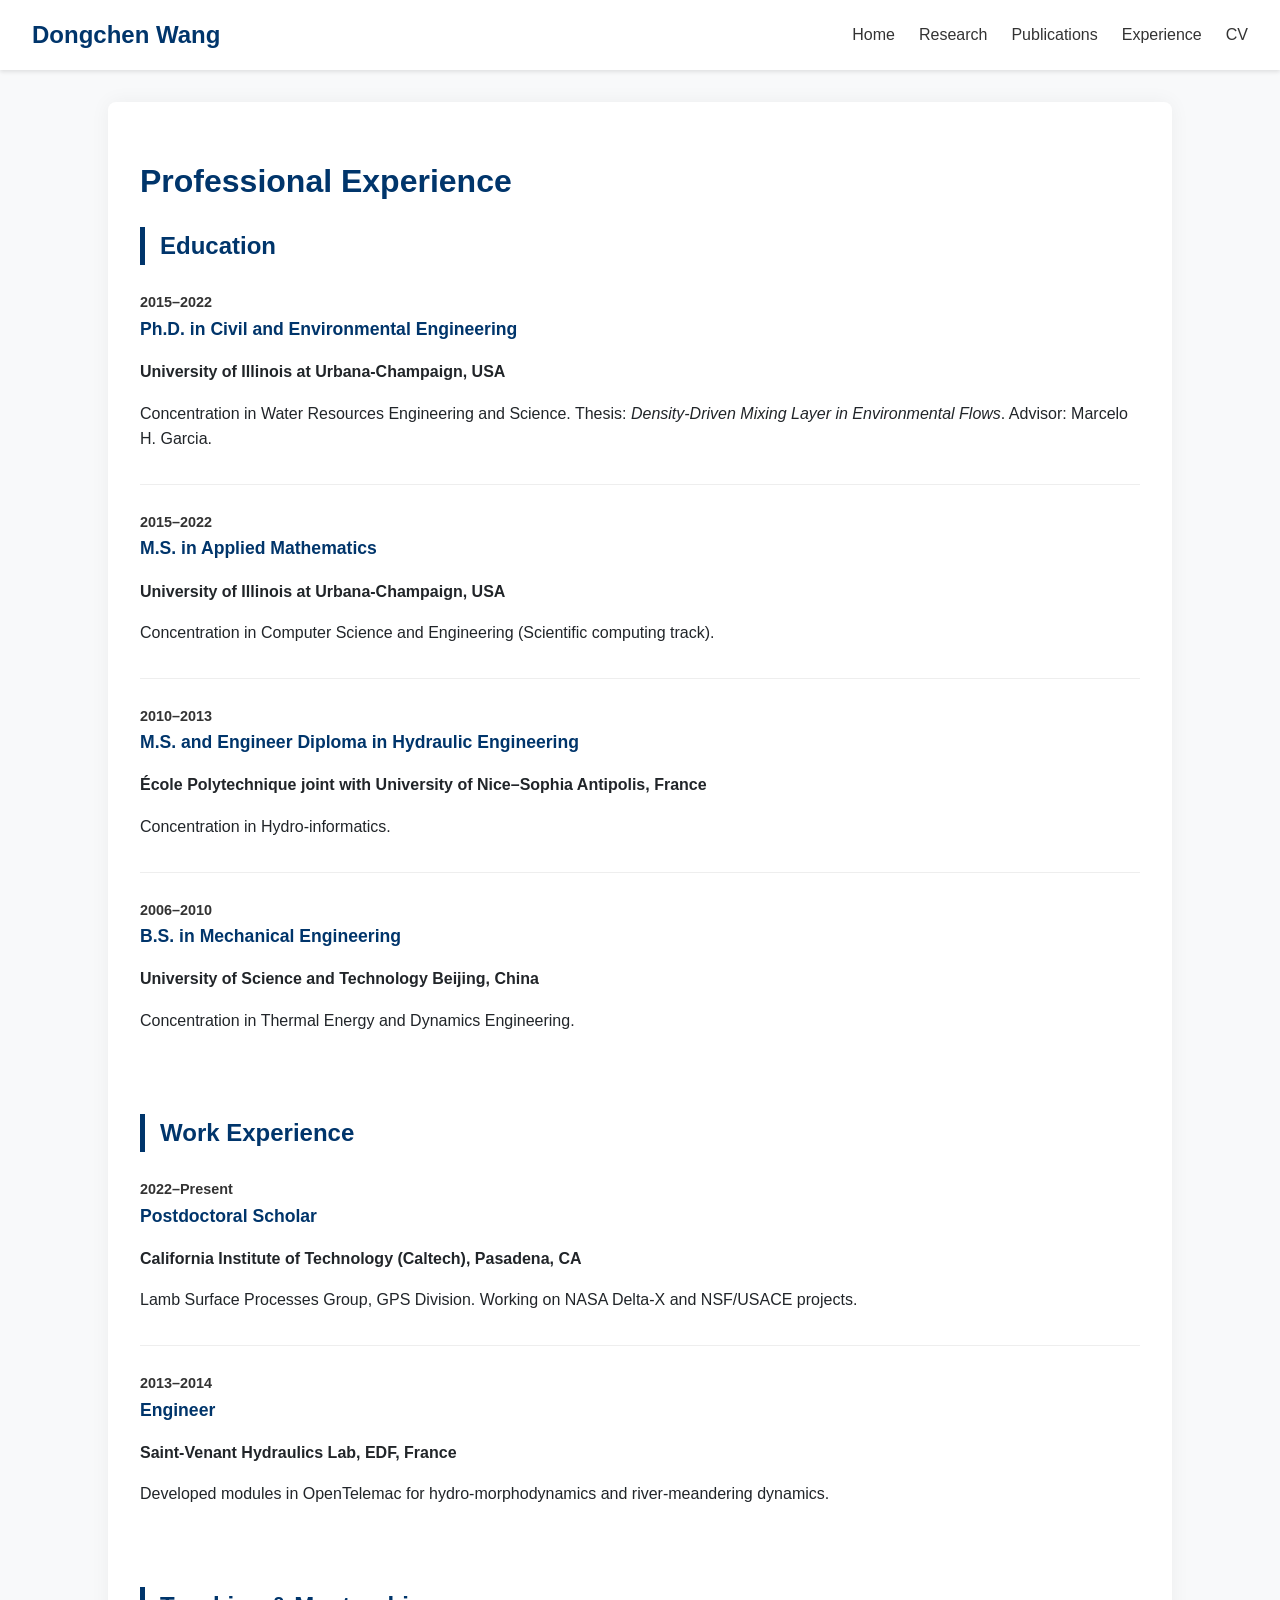
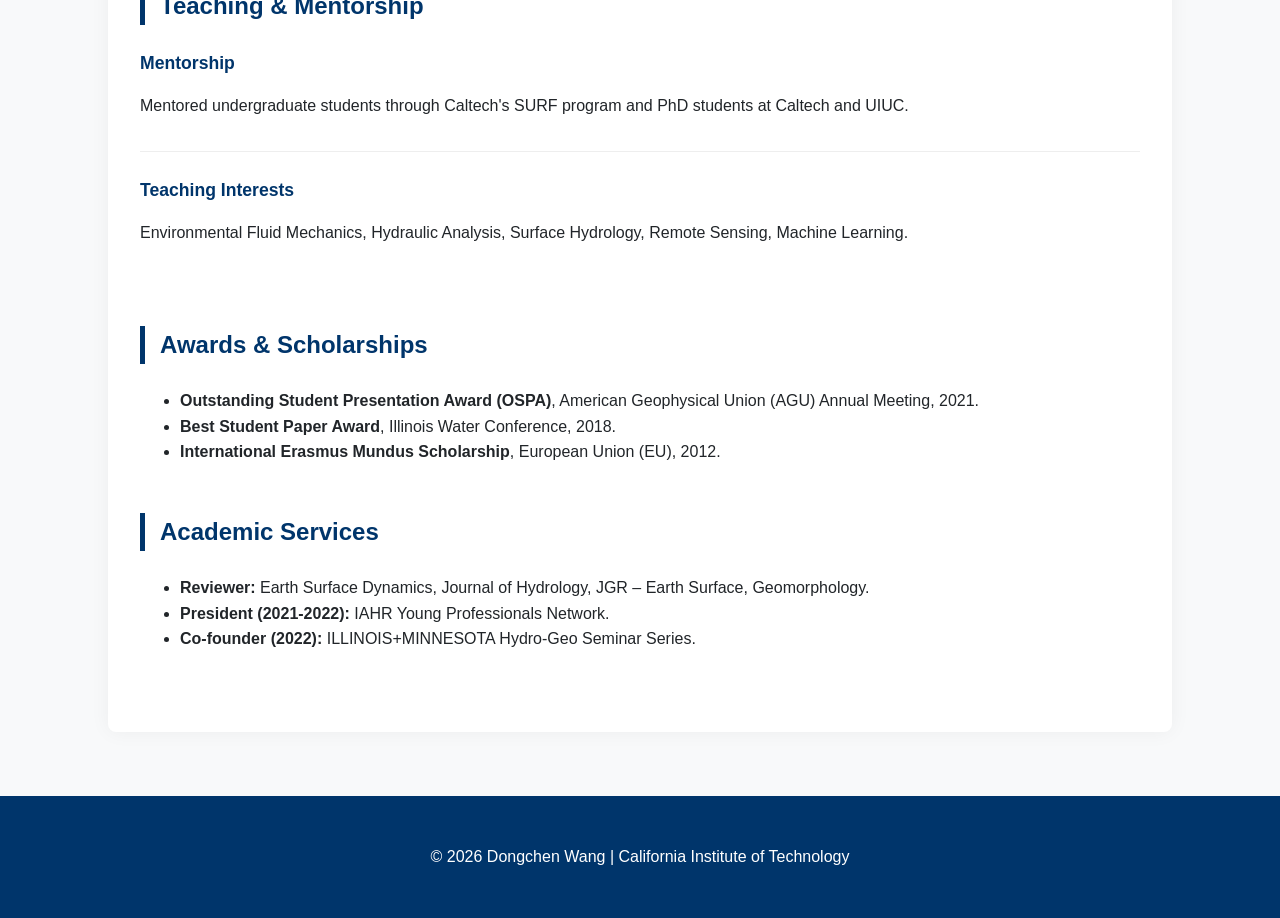
==== experience.html @ 2faafe93 "Initial commit: Professional research website for Dongchen Wang" ====
<!DOCTYPE html>
<html lang="en">
<head>
    <meta charset="UTF-8">
    <meta name="viewport" content="width=device-width, initial-scale=1.0">
    <title>Experience | Dongchen Wang</title>
    <link rel="stylesheet" href="assets/css/main.css">
</head>
<body>

    <nav>
        <div class="logo">Dongchen Wang</div>
        <ul>
            <li><a href="index.html">Home</a></li>
            <li><a href="research.html">Research</a></li>
            <li><a href="publications.html">Publications</a></li>
            <li><a href="experience.html">Experience</a></li>
            <li><a href="assets/pdf/cv.pdf" target="_blank">CV</a></li>
        </ul>
    </nav>

    <div class="container">
        <h1>Professional Experience</h1>

        <section>
            <h2>Education</h2>
            <div class="list-item">
                <span class="date">2015–2022</span>
                <h3>Ph.D. in Civil and Environmental Engineering</h3>
                <p><strong>University of Illinois at Urbana-Champaign, USA</strong></p>
                <p>Concentration in Water Resources Engineering and Science. Thesis: <em>Density-Driven Mixing Layer in Environmental Flows</em>. Advisor: Marcelo H. Garcia.</p>
            </div>
            <div class="list-item">
                <span class="date">2015–2022</span>
                <h3>M.S. in Applied Mathematics</h3>
                <p><strong>University of Illinois at Urbana-Champaign, USA</strong></p>
                <p>Concentration in Computer Science and Engineering (Scientific computing track).</p>
            </div>
            <div class="list-item">
                <span class="date">2010–2013</span>
                <h3>M.S. and Engineer Diploma in Hydraulic Engineering</h3>
                <p><strong>École Polytechnique joint with University of Nice–Sophia Antipolis, France</strong></p>
                <p>Concentration in Hydro-informatics.</p>
            </div>
            <div class="list-item">
                <span class="date">2006–2010</span>
                <h3>B.S. in Mechanical Engineering</h3>
                <p><strong>University of Science and Technology Beijing, China</strong></p>
                <p>Concentration in Thermal Energy and Dynamics Engineering.</p>
            </div>
        </section>

        <section>
            <h2>Work Experience</h2>
            <div class="list-item">
                <span class="date">2022–Present</span>
                <h3>Postdoctoral Scholar</h3>
                <p><strong>California Institute of Technology (Caltech), Pasadena, CA</strong></p>
                <p>Lamb Surface Processes Group, GPS Division. Working on NASA Delta-X and NSF/USACE projects.</p>
            </div>
            <div class="list-item">
                <span class="date">2013–2014</span>
                <h3>Engineer</h3>
                <p><strong>Saint-Venant Hydraulics Lab, EDF, France</strong></p>
                <p>Developed modules in OpenTelemac for hydro-morphodynamics and river-meandering dynamics.</p>
            </div>
        </section>

        <section>
            <h2>Teaching & Mentorship</h2>
            <div class="list-item">
                <h3>Mentorship</h3>
                <p>Mentored undergraduate students through Caltech's SURF program and PhD students at Caltech and UIUC.</p>
            </div>
            <div class="list-item">
                <h3>Teaching Interests</h3>
                <p>Environmental Fluid Mechanics, Hydraulic Analysis, Surface Hydrology, Remote Sensing, Machine Learning.</p>
            </div>
        </section>

        <section>
            <h2>Awards & Scholarships</h2>
            <ul>
                <li><strong>Outstanding Student Presentation Award (OSPA)</strong>, American Geophysical Union (AGU) Annual Meeting, 2021.</li>
                <li><strong>Best Student Paper Award</strong>, Illinois Water Conference, 2018.</li>
                <li><strong>International Erasmus Mundus Scholarship</strong>, European Union (EU), 2012.</li>
            </ul>
        </section>

        <section>
            <h2>Academic Services</h2>
            <ul>
                <li><strong>Reviewer:</strong> Earth Surface Dynamics, Journal of Hydrology, JGR – Earth Surface, Geomorphology.</li>
                <li><strong>President (2021-2022):</strong> IAHR Young Professionals Network.</li>
                <li><strong>Co-founder (2022):</strong> ILLINOIS+MINNESOTA Hydro-Geo Seminar Series.</li>
            </ul>
        </section>
    </div>

    <footer>
        <p>&copy; 2026 Dongchen Wang | California Institute of Technology</p>
    </footer>

</body>
</html>
---- assets/css/main.css ----
/* Root Variables for Professional Branding */
:root {
  --primary-color: #00356B; /* Caltech-inspired Deep Blue */
  --secondary-color: #333;
  --accent-color: #FF6600; /* Caltech Orange for accents */
  --bg-color: #F8F9FA;
  --text-color: #212529;
  --header-bg: #FFFFFF;
  --footer-bg: #00356B;
  --footer-text: #FFFFFF;
}

/* Global Styles */
body {
  font-family: 'Helvetica Neue', Helvetica, Arial, sans-serif;
  line-height: 1.6;
  color: var(--text-color);
  background-color: var(--bg-color);
  margin: 0;
  padding: 0;
}

/* Typography */
h1, h2, h3 {
  color: var(--primary-color);
  margin-bottom: 0.5em;
}

a {
  color: var(--primary-color);
  text-decoration: none;
  transition: color 0.3s ease;
}

a:hover {
  color: var(--accent-color);
}

/* Navigation Bar */
nav {
  background-color: var(--header-bg);
  box-shadow: 0 2px 4px rgba(0,0,0,0.1);
  padding: 1em 2em;
  position: sticky;
  top: 0;
  z-index: 1000;
  display: flex;
  justify-content: space-between;
  align-items: center;
}

nav .logo {
  font-size: 1.5em;
  font-weight: bold;
  color: var(--primary-color);
}

nav ul {
  list-style: none;
  display: flex;
  margin: 0;
  padding: 0;
}

nav ul li {
  margin-left: 1.5em;
}

nav ul li a {
  font-weight: 500;
  color: var(--secondary-color);
}

nav ul li a:hover {
  color: var(--primary-color);
}

/* Container */
.container {
  max-width: 1000px;
  margin: 2em auto;
  padding: 2em;
  background-color: #fff;
  box-shadow: 0 0 20px rgba(0,0,0,0.05);
  border-radius: 8px;
}

/* Header Section */
header {
  text-align: center;
  padding: 2em 0;
  border-bottom: 2px solid var(--primary-color);
  margin-bottom: 2em;
}

header h1 {
  font-size: 2.5em;
  margin: 0;
}

header p {
  font-size: 1.2em;
  color: var(--secondary-color);
  margin: 0.5em 0;
}

/* Section Styling */
section {
  margin-bottom: 3em;
}

section h2 {
  border-left: 5px solid var(--primary-color);
  padding-left: 15px;
  margin-bottom: 1em;
}

/* Publication & Project Lists */
.list-item {
  margin-bottom: 1.5em;
  padding-bottom: 1em;
  border-bottom: 1px solid #eee;
}

.list-item:last-child {
  border-bottom: none;
}

.list-item h3 {
  margin: 0;
  font-size: 1.1em;
}

.list-item .date {
  font-weight: bold;
  color: var(--secondary-color);
  font-size: 0.9em;
}

.list-item .description {
  margin-top: 0.5em;
}

/* News Ticker Style */
.news-item {
  background: #E8F0FE;
  padding: 1em;
  border-radius: 5px;
  margin-bottom: 1em;
  border-left: 4px solid var(--primary-color);
}

/* Footer */
footer {
  background-color: var(--footer-bg);
  color: var(--footer-text);
  text-align: center;
  padding: 2em 0;
  margin-top: 4em;
}

/* Responsive Design */
@media (max-width: 768px) {
  nav {
    flex-direction: column;
  }
  nav ul {
    margin-top: 1em;
  }
  nav ul li {
    margin: 0 0.5em;
  }
  .container {
    margin: 1em;
    padding: 1em;
  }
}
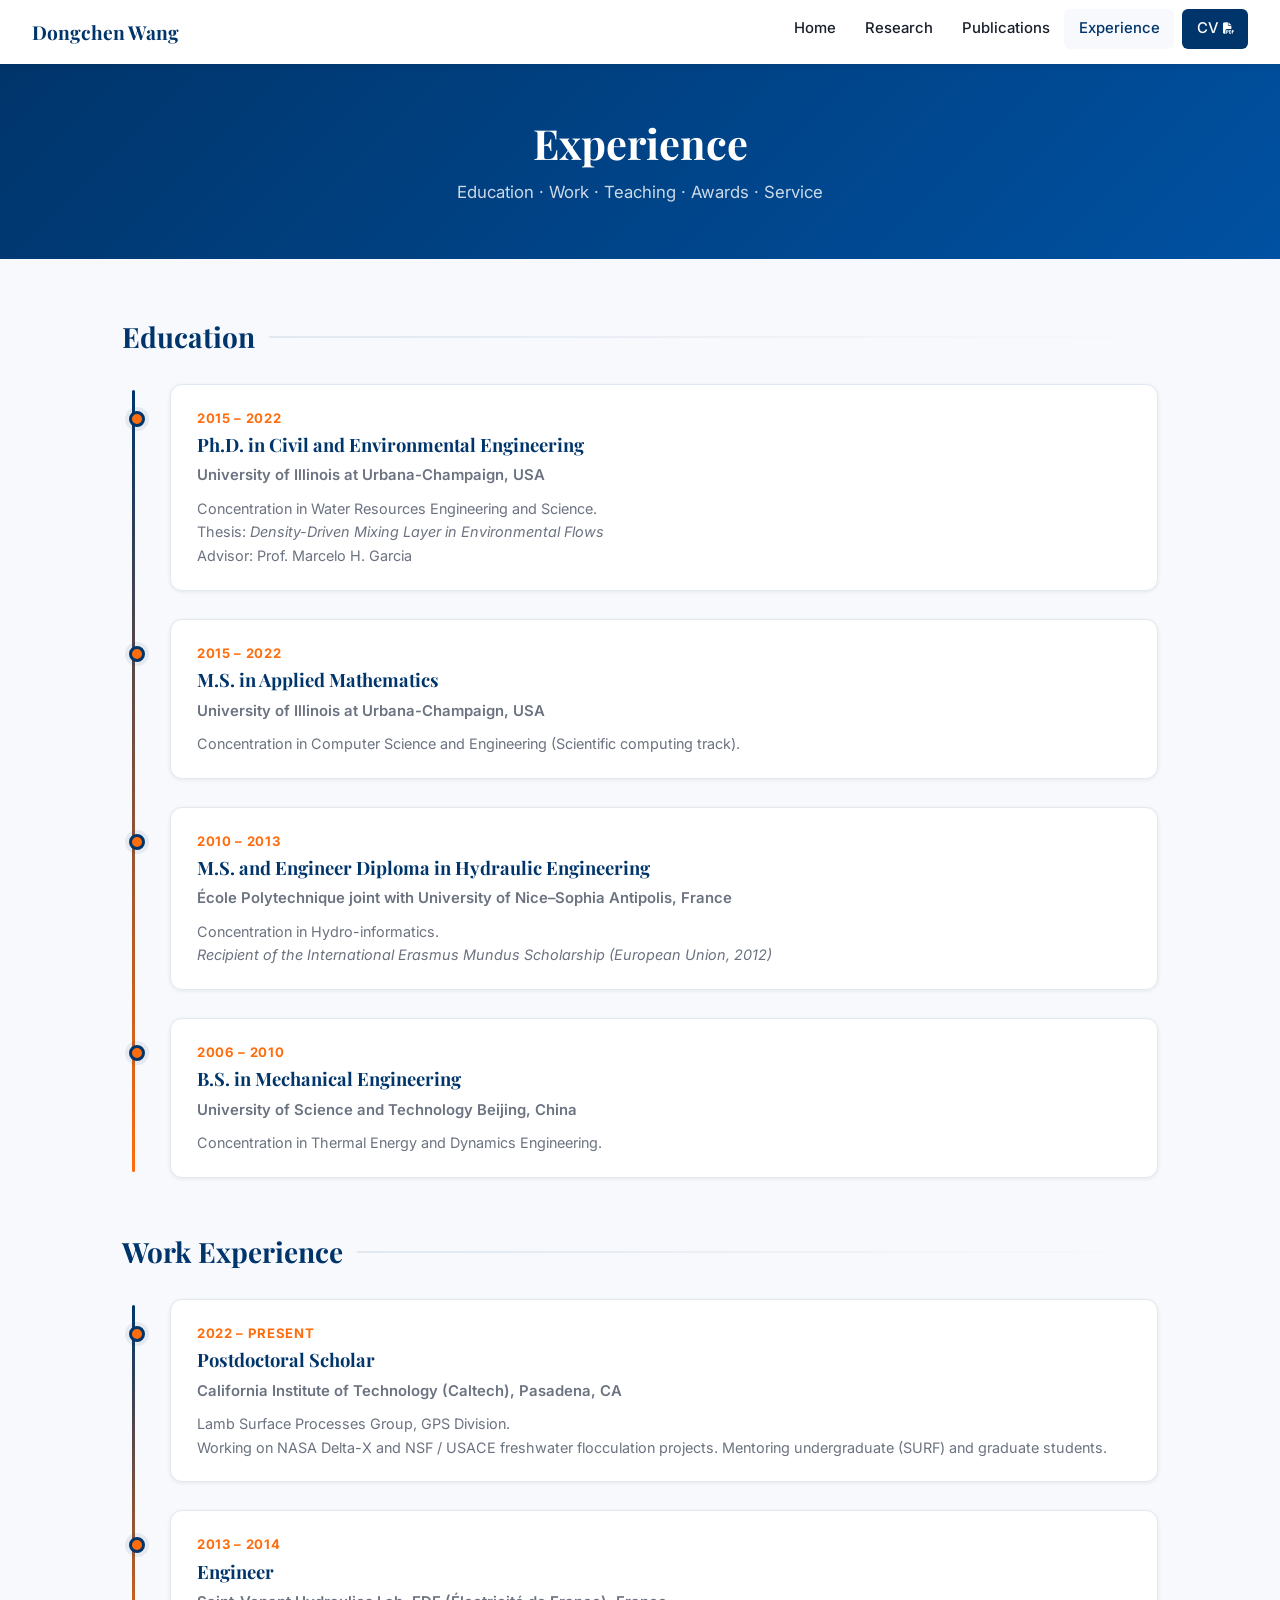
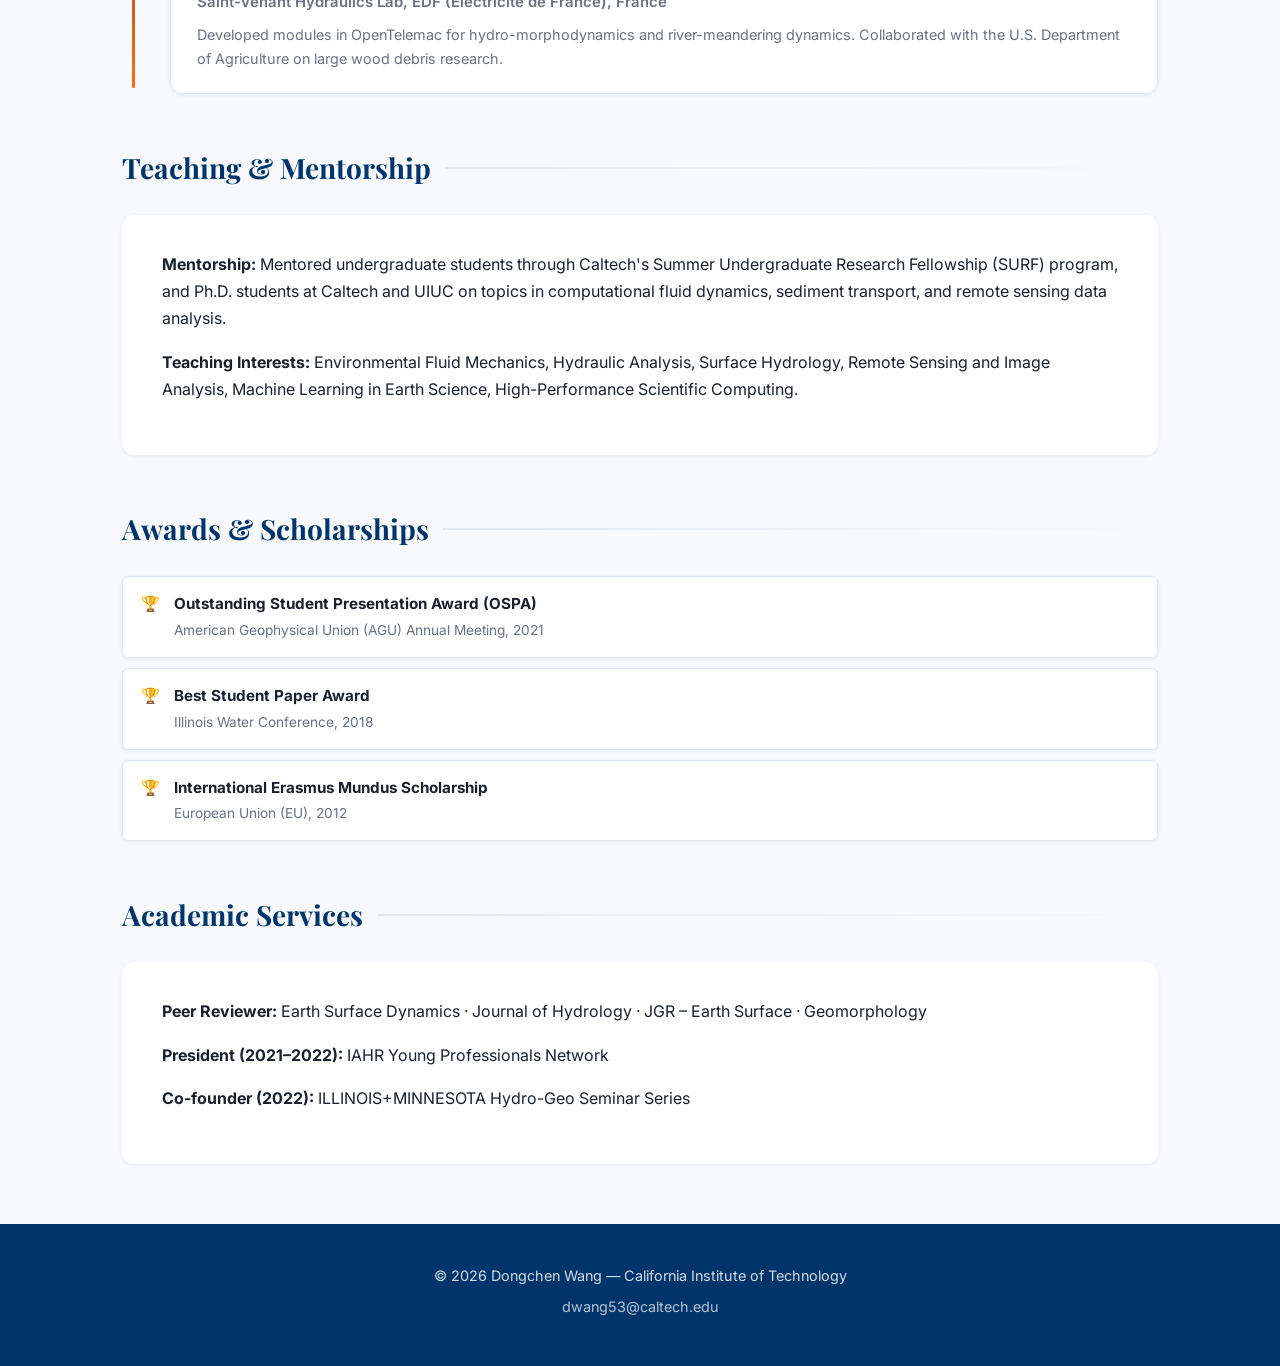
==== commit 9def24f9: "Complete website redesign: hero, research cards, project cards, timeline, animations, responsive nav" ====
--- a/experience.html
+++ b/experience.html
@@ -4,102 +4,181 @@
     <meta charset="UTF-8">
     <meta name="viewport" content="width=device-width, initial-scale=1.0">
     <title>Experience | Dongchen Wang</title>
+    <!-- Google Fonts -->
+    <link rel="preconnect" href="https://fonts.googleapis.com">
+    <link rel="preconnect" href="https://fonts.gstatic.com" crossorigin>
+    <link href="https://fonts.googleapis.com/css2?family=Inter:wght@300;400;500;600;700&family=Playfair+Display:ital,wght@0,400;0,700;1,400&display=swap" rel="stylesheet">
+    <!-- Font Awesome -->
+    <link rel="stylesheet" href="https://cdnjs.cloudflare.com/ajax/libs/font-awesome/6.5.1/css/all.min.css" crossorigin="anonymous" referrerpolicy="no-referrer">
+    <!-- Site styles -->
     <link rel="stylesheet" href="assets/css/main.css">
 </head>
 <body>
 
+    <!-- ===== NAVIGATION ===== -->
     <nav>
-        <div class="logo">Dongchen Wang</div>
-        <ul>
+        <a class="nav-logo" href="index.html">Dongchen Wang</a>
+        <button class="hamburger" aria-label="Toggle navigation" aria-expanded="false">
+            <span></span><span></span><span></span>
+        </button>
+        <ul class="nav-links">
             <li><a href="index.html">Home</a></li>
             <li><a href="research.html">Research</a></li>
             <li><a href="publications.html">Publications</a></li>
-            <li><a href="experience.html">Experience</a></li>
-            <li><a href="assets/pdf/cv.pdf" target="_blank">CV</a></li>
+            <li><a href="experience.html" class="active">Experience</a></li>
+            <li><a href="Dongchen_WANG_CV_V3.pdf" target="_blank" class="nav-cv">CV <i class="fa-solid fa-file-pdf fa-xs"></i></a></li>
         </ul>
     </nav>
 
-    <div class="container">
-        <h1>Professional Experience</h1>
-
-        <section>
-            <h2>Education</h2>
-            <div class="list-item">
-                <span class="date">2015–2022</span>
-                <h3>Ph.D. in Civil and Environmental Engineering</h3>
-                <p><strong>University of Illinois at Urbana-Champaign, USA</strong></p>
-                <p>Concentration in Water Resources Engineering and Science. Thesis: <em>Density-Driven Mixing Layer in Environmental Flows</em>. Advisor: Marcelo H. Garcia.</p>
-            </div>
-            <div class="list-item">
-                <span class="date">2015–2022</span>
-                <h3>M.S. in Applied Mathematics</h3>
-                <p><strong>University of Illinois at Urbana-Champaign, USA</strong></p>
-                <p>Concentration in Computer Science and Engineering (Scientific computing track).</p>
-            </div>
-            <div class="list-item">
-                <span class="date">2010–2013</span>
-                <h3>M.S. and Engineer Diploma in Hydraulic Engineering</h3>
-                <p><strong>École Polytechnique joint with University of Nice–Sophia Antipolis, France</strong></p>
-                <p>Concentration in Hydro-informatics.</p>
-            </div>
-            <div class="list-item">
-                <span class="date">2006–2010</span>
-                <h3>B.S. in Mechanical Engineering</h3>
-                <p><strong>University of Science and Technology Beijing, China</strong></p>
-                <p>Concentration in Thermal Energy and Dynamics Engineering.</p>
-            </div>
-        </section>
-
-        <section>
-            <h2>Work Experience</h2>
-            <div class="list-item">
-                <span class="date">2022–Present</span>
-                <h3>Postdoctoral Scholar</h3>
-                <p><strong>California Institute of Technology (Caltech), Pasadena, CA</strong></p>
-                <p>Lamb Surface Processes Group, GPS Division. Working on NASA Delta-X and NSF/USACE projects.</p>
-            </div>
-            <div class="list-item">
-                <span class="date">2013–2014</span>
-                <h3>Engineer</h3>
-                <p><strong>Saint-Venant Hydraulics Lab, EDF, France</strong></p>
-                <p>Developed modules in OpenTelemac for hydro-morphodynamics and river-meandering dynamics.</p>
-            </div>
-        </section>
-
-        <section>
-            <h2>Teaching & Mentorship</h2>
-            <div class="list-item">
-                <h3>Mentorship</h3>
-                <p>Mentored undergraduate students through Caltech's SURF program and PhD students at Caltech and UIUC.</p>
-            </div>
-            <div class="list-item">
-                <h3>Teaching Interests</h3>
-                <p>Environmental Fluid Mechanics, Hydraulic Analysis, Surface Hydrology, Remote Sensing, Machine Learning.</p>
-            </div>
-        </section>
-
-        <section>
-            <h2>Awards & Scholarships</h2>
-            <ul>
-                <li><strong>Outstanding Student Presentation Award (OSPA)</strong>, American Geophysical Union (AGU) Annual Meeting, 2021.</li>
-                <li><strong>Best Student Paper Award</strong>, Illinois Water Conference, 2018.</li>
-                <li><strong>International Erasmus Mundus Scholarship</strong>, European Union (EU), 2012.</li>
-            </ul>
-        </section>
-
-        <section>
-            <h2>Academic Services</h2>
-            <ul>
-                <li><strong>Reviewer:</strong> Earth Surface Dynamics, Journal of Hydrology, JGR – Earth Surface, Geomorphology.</li>
-                <li><strong>President (2021-2022):</strong> IAHR Young Professionals Network.</li>
-                <li><strong>Co-founder (2022):</strong> ILLINOIS+MINNESOTA Hydro-Geo Seminar Series.</li>
-            </ul>
-        </section>
+    <div class="page-header">
+        <h1>Experience</h1>
+        <p>Education &middot; Work &middot; Teaching &middot; Awards &middot; Service</p>
     </div>
 
+    <div class="page-wrapper">
+
+        <!-- ===== EDUCATION ===== -->
+        <div class="section-heading">
+            <h2>Education</h2>
+        </div>
+
+        <div class="timeline">
+            <div class="timeline-item">
+                <div class="timeline-date">2015 &ndash; 2022</div>
+                <h3>Ph.D. in Civil and Environmental Engineering</h3>
+                <div class="timeline-institution">University of Illinois at Urbana-Champaign, USA</div>
+                <p class="timeline-detail">
+                    Concentration in Water Resources Engineering and Science.<br>
+                    Thesis: <em>Density-Driven Mixing Layer in Environmental Flows</em><br>
+                    Advisor: Prof. Marcelo H. Garcia
+                </p>
+            </div>
+
+            <div class="timeline-item">
+                <div class="timeline-date">2015 &ndash; 2022</div>
+                <h3>M.S. in Applied Mathematics</h3>
+                <div class="timeline-institution">University of Illinois at Urbana-Champaign, USA</div>
+                <p class="timeline-detail">
+                    Concentration in Computer Science and Engineering (Scientific computing track).
+                </p>
+            </div>
+
+            <div class="timeline-item">
+                <div class="timeline-date">2010 &ndash; 2013</div>
+                <h3>M.S. and Engineer Diploma in Hydraulic Engineering</h3>
+                <div class="timeline-institution">&#201;cole Polytechnique joint with University of Nice&ndash;Sophia Antipolis, France</div>
+                <p class="timeline-detail">
+                    Concentration in Hydro-informatics.<br>
+                    <em>Recipient of the International Erasmus Mundus Scholarship (European Union, 2012)</em>
+                </p>
+            </div>
+
+            <div class="timeline-item">
+                <div class="timeline-date">2006 &ndash; 2010</div>
+                <h3>B.S. in Mechanical Engineering</h3>
+                <div class="timeline-institution">University of Science and Technology Beijing, China</div>
+                <p class="timeline-detail">
+                    Concentration in Thermal Energy and Dynamics Engineering.
+                </p>
+            </div>
+        </div>
+
+        <!-- ===== WORK EXPERIENCE ===== -->
+        <div class="section-heading" style="margin-top: 3.5rem;">
+            <h2>Work Experience</h2>
+        </div>
+
+        <div class="timeline">
+            <div class="timeline-item">
+                <div class="timeline-date">2022 &ndash; Present</div>
+                <h3>Postdoctoral Scholar</h3>
+                <div class="timeline-institution">California Institute of Technology (Caltech), Pasadena, CA</div>
+                <p class="timeline-detail">
+                    Lamb Surface Processes Group, GPS Division.<br>
+                    Working on NASA Delta-X and NSF / USACE freshwater flocculation projects.
+                    Mentoring undergraduate (SURF) and graduate students.
+                </p>
+            </div>
+
+            <div class="timeline-item">
+                <div class="timeline-date">2013 &ndash; 2014</div>
+                <h3>Engineer</h3>
+                <div class="timeline-institution">Saint-Venant Hydraulics Lab, EDF (&#201;lectricit&#233; de France), France</div>
+                <p class="timeline-detail">
+                    Developed modules in OpenTelemac for hydro-morphodynamics and river-meandering dynamics.
+                    Collaborated with the U.S. Department of Agriculture on large wood debris research.
+                </p>
+            </div>
+        </div>
+
+        <!-- ===== TEACHING & MENTORSHIP ===== -->
+        <div class="section-heading" style="margin-top: 3.5rem;">
+            <h2>Teaching &amp; Mentorship</h2>
+        </div>
+
+        <div class="about-section">
+            <p>
+                <strong>Mentorship:</strong> Mentored undergraduate students through Caltech's Summer Undergraduate Research
+                Fellowship (SURF) program, and Ph.D. students at Caltech and UIUC on topics in computational fluid dynamics,
+                sediment transport, and remote sensing data analysis.
+            </p>
+            <p>
+                <strong>Teaching Interests:</strong> Environmental Fluid Mechanics, Hydraulic Analysis, Surface Hydrology,
+                Remote Sensing and Image Analysis, Machine Learning in Earth Science, High-Performance Scientific Computing.
+            </p>
+        </div>
+
+        <!-- ===== AWARDS & SCHOLARSHIPS ===== -->
+        <div class="section-heading" style="margin-top: 3.5rem;">
+            <h2>Awards &amp; Scholarships</h2>
+        </div>
+
+        <ul class="awards-list">
+            <li>
+                <div>
+                    <strong>Outstanding Student Presentation Award (OSPA)</strong><br>
+                    <span style="color: var(--text-muted); font-size: 0.9em;">American Geophysical Union (AGU) Annual Meeting, 2021</span>
+                </div>
+            </li>
+            <li>
+                <div>
+                    <strong>Best Student Paper Award</strong><br>
+                    <span style="color: var(--text-muted); font-size: 0.9em;">Illinois Water Conference, 2018</span>
+                </div>
+            </li>
+            <li>
+                <div>
+                    <strong>International Erasmus Mundus Scholarship</strong><br>
+                    <span style="color: var(--text-muted); font-size: 0.9em;">European Union (EU), 2012</span>
+                </div>
+            </li>
+        </ul>
+
+        <!-- ===== ACADEMIC SERVICES ===== -->
+        <div class="section-heading" style="margin-top: 3.5rem;">
+            <h2>Academic Services</h2>
+        </div>
+
+        <div class="about-section">
+            <p>
+                <strong>Peer Reviewer:</strong> Earth Surface Dynamics &middot; Journal of Hydrology &middot;
+                JGR &ndash; Earth Surface &middot; Geomorphology
+            </p>
+            <p>
+                <strong>President (2021&ndash;2022):</strong> IAHR Young Professionals Network
+            </p>
+            <p>
+                <strong>Co-founder (2022):</strong> ILLINOIS+MINNESOTA Hydro-Geo Seminar Series
+            </p>
+        </div>
+
+    </div><!-- /.page-wrapper -->
+
     <footer>
-        <p>&copy; 2026 Dongchen Wang | California Institute of Technology</p>
+        <p>&copy; 2026 Dongchen Wang &mdash; California Institute of Technology</p>
+        <p><a href="mailto:dwang53@caltech.edu">dwang53@caltech.edu</a></p>
     </footer>
 
+    <script src="assets/js/main.js"></script>
 </body>
 </html>
--- a/assets/css/main.css
+++ b/assets/css/main.css
@@ -1,177 +1,757 @@
-/* Root Variables for Professional Branding */
+/* ============================================================
+   assets/css/main.css — Dongchen Wang Academic Website
+   Modern professional redesign for job-hunting / faculty search
+   ============================================================ */
+
+/* ---------- Google Fonts ---------- */
+@import url('https://fonts.googleapis.com/css2?family=Inter:wght@300;400;500;600;700&family=Playfair+Display:ital,wght@0,400;0,700;1,400&display=swap');
+
+/* ---------- CSS Variables ---------- */
 :root {
-  --primary-color: #00356B; /* Caltech-inspired Deep Blue */
-  --secondary-color: #333;
-  --accent-color: #FF6600; /* Caltech Orange for accents */
-  --bg-color: #F8F9FA;
-  --text-color: #212529;
-  --header-bg: #FFFFFF;
-  --footer-bg: #00356B;
-  --footer-text: #FFFFFF;
-}
-
-/* Global Styles */
+  --primary:       #00356B;   /* Caltech deep blue */
+  --primary-light: #0051A2;
+  --accent:        #FF6C0C;   /* Caltech orange */
+  --accent-light:  #FF8C3F;
+  --bg:            #F7F9FC;
+  --bg-card:       #FFFFFF;
+  --text:          #1A202C;
+  --text-muted:    #6B7280;
+  --border:        #E2E8F0;
+  --shadow-sm:     0 1px 4px rgba(0,0,0,0.07);
+  --shadow-md:     0 4px 16px rgba(0,0,0,0.10);
+  --shadow-lg:     0 8px 32px rgba(0,0,0,0.14);
+  --radius-sm:     6px;
+  --radius-md:     12px;
+  --radius-lg:     24px;
+
+  /* Research-direction tag colours */
+  --hpc-color:  #1D4ED8;
+  --hpc-bg:     #DBEAFE;
+  --rs-color:   #7C3AED;
+  --rs-bg:      #EDE9FE;
+  --geo-color:  #15803D;
+  --geo-bg:     #DCFCE7;
+}
+
+/* ---------- Base / Reset ---------- */
+*, *::before, *::after { box-sizing: border-box; }
+
+html { scroll-behavior: smooth; }
+
 body {
-  font-family: 'Helvetica Neue', Helvetica, Arial, sans-serif;
-  line-height: 1.6;
-  color: var(--text-color);
-  background-color: var(--bg-color);
+  font-family: 'Inter', system-ui, -apple-system, sans-serif;
+  font-size: 16px;
+  line-height: 1.7;
+  color: var(--text);
+  background-color: var(--bg);
   margin: 0;
   padding: 0;
 }
 
-/* Typography */
-h1, h2, h3 {
-  color: var(--primary-color);
-  margin-bottom: 0.5em;
-}
+h1, h2, h3, h4 {
+  font-family: 'Playfair Display', serif;
+  color: var(--primary);
+  line-height: 1.3;
+  margin-top: 0;
+}
+
+h1 { font-size: clamp(1.8rem, 4vw, 2.6rem); }
+h2 { font-size: 1.75rem; margin-bottom: 1rem; }
+h3 { font-size: 1.15rem; margin-bottom: 0.4rem; }
 
 a {
-  color: var(--primary-color);
+  color: var(--primary);
   text-decoration: none;
-  transition: color 0.3s ease;
-}
-
-a:hover {
-  color: var(--accent-color);
-}
-
-/* Navigation Bar */
+  transition: color 0.2s;
+}
+a:hover { color: var(--accent); }
+
+img { max-width: 100%; height: auto; display: block; }
+ul { padding-left: 1.4em; }
+li { margin-bottom: 0.4em; }
+p { margin-top: 0; }
+
+/* ---------- Navigation ---------- */
 nav {
-  background-color: var(--header-bg);
-  box-shadow: 0 2px 4px rgba(0,0,0,0.1);
-  padding: 1em 2em;
+  background: var(--bg-card);
+  box-shadow: 0 2px 8px rgba(0,0,0,0.08);
+  padding: 0 2rem;
   position: sticky;
   top: 0;
   z-index: 1000;
   display: flex;
   justify-content: space-between;
   align-items: center;
-}
-
-nav .logo {
-  font-size: 1.5em;
-  font-weight: bold;
-  color: var(--primary-color);
-}
-
-nav ul {
+  height: 64px;
+}
+
+.nav-logo {
+  font-family: 'Playfair Display', serif;
+  font-size: 1.2rem;
+  font-weight: 700;
+  color: var(--primary);
+  white-space: nowrap;
+  text-decoration: none;
+}
+.nav-logo:hover { color: var(--accent); }
+
+.nav-links {
   list-style: none;
   display: flex;
   margin: 0;
   padding: 0;
-}
-
-nav ul li {
-  margin-left: 1.5em;
-}
-
-nav ul li a {
+  gap: 0;
+}
+
+.nav-links li a {
+  display: block;
+  padding: 0.45rem 0.9rem;
   font-weight: 500;
-  color: var(--secondary-color);
-}
-
-nav ul li a:hover {
-  color: var(--primary-color);
-}
-
-/* Container */
-.container {
-  max-width: 1000px;
-  margin: 2em auto;
-  padding: 2em;
-  background-color: #fff;
-  box-shadow: 0 0 20px rgba(0,0,0,0.05);
-  border-radius: 8px;
-}
-
-/* Header Section */
-header {
+  font-size: 0.93rem;
+  color: var(--text);
+  border-radius: var(--radius-sm);
+  transition: background 0.2s, color 0.2s;
+}
+.nav-links li a:hover,
+.nav-links li a.active {
+  background: var(--bg);
+  color: var(--primary);
+}
+
+.nav-links li a.nav-cv {
+  background: var(--primary);
+  color: #fff;
+  margin-left: 0.5rem;
+}
+.nav-links li a.nav-cv:hover { background: var(--accent); color: #fff; }
+
+/* Hamburger button */
+.hamburger {
+  display: none;
+  flex-direction: column;
+  justify-content: center;
+  gap: 5px;
+  cursor: pointer;
+  padding: 4px;
+  background: none;
+  border: none;
+  outline: none;
+}
+.hamburger span {
+  display: block;
+  width: 24px;
+  height: 2.5px;
+  background: var(--primary);
+  border-radius: 2px;
+  transition: all 0.3s;
+}
+
+/* ---------- Hero Section ---------- */
+.hero {
+  background: linear-gradient(135deg, #00356B 0%, #003F7F 55%, #002A50 100%);
+  color: #fff;
+  padding: 80px 2rem;
+  position: relative;
+  overflow: hidden;
+}
+.hero::before {
+  content: '';
+  position: absolute;
+  top: -40%;
+  right: -8%;
+  width: 560px;
+  height: 560px;
+  border-radius: 50%;
+  background: rgba(255, 108, 12, 0.07);
+  pointer-events: none;
+}
+
+.hero-inner {
+  max-width: 1100px;
+  margin: 0 auto;
+  display: flex;
+  align-items: center;
+  gap: 64px;
+}
+
+.hero-photo { flex-shrink: 0; }
+.hero-photo picture,
+.hero-photo img {
+  width: 200px;
+  height: 200px;
+  border-radius: 50%;
+  object-fit: cover;
+  object-position: top center;
+  border: 4px solid rgba(255,255,255,0.25);
+  box-shadow: 0 8px 32px rgba(0,0,0,0.35);
+}
+
+.hero-content h1 {
+  color: #fff;
+  margin: 0 0 0.3rem;
+  font-size: clamp(2rem, 4vw, 2.8rem);
+}
+.hero-title {
+  font-size: 1.1rem;
+  color: rgba(255,255,255,0.85);
+  margin: 0 0 0.2rem;
+  font-weight: 400;
+}
+.hero-affiliation {
+  font-size: 1rem;
+  color: rgba(255,255,255,0.70);
+  margin: 0 0 1.3rem;
+}
+
+.hero-links {
+  display: flex;
+  flex-wrap: wrap;
+  gap: 10px;
+  margin-bottom: 1.5rem;
+}
+.hero-link {
+  display: inline-flex;
+  align-items: center;
+  gap: 7px;
+  padding: 8px 16px;
+  border-radius: var(--radius-lg);
+  background: rgba(255,255,255,0.12);
+  color: #fff !important;
+  font-size: 0.88rem;
+  font-weight: 500;
+  border: 1px solid rgba(255,255,255,0.2);
+  transition: background 0.2s, border-color 0.2s;
+  backdrop-filter: blur(4px);
+  text-decoration: none;
+}
+.hero-link:hover {
+  background: rgba(255,108,12,0.35);
+  border-color: var(--accent);
+  color: #fff !important;
+}
+
+.hero-statement {
+  font-size: 0.95rem;
+  color: rgba(255,255,255,0.82);
+  line-height: 1.75;
+  max-width: 580px;
+  margin: 0;
+}
+.hero-statement strong { color: rgba(255,255,255,0.97); }
+
+/* ---------- Page Wrapper ---------- */
+.page-wrapper {
+  max-width: 1100px;
+  margin: 0 auto;
+  padding: 60px 2rem;
+}
+
+/* ---------- Section Heading with rule ---------- */
+.section-heading {
+  display: flex;
+  align-items: center;
+  gap: 14px;
+  margin-bottom: 1.8rem;
+}
+.section-heading h2 { margin: 0; }
+.section-heading::after {
+  content: '';
+  flex: 1;
+  height: 2px;
+  background: linear-gradient(to right, var(--border), transparent);
+}
+
+/* ---------- Page Header (non-hero pages) ---------- */
+.page-header {
+  background: linear-gradient(135deg, var(--primary) 0%, var(--primary-light) 100%);
+  color: #fff;
+  padding: 52px 2rem;
   text-align: center;
-  padding: 2em 0;
-  border-bottom: 2px solid var(--primary-color);
-  margin-bottom: 2em;
-}
-
-header h1 {
-  font-size: 2.5em;
+}
+.page-header h1 { color: #fff; margin: 0 0 0.5rem; }
+.page-header p  { color: rgba(255,255,255,0.80); margin: 0; font-size: 1.05rem; }
+
+/* ---------- Research Direction Cards ---------- */
+.directions-grid {
+  display: grid;
+  grid-template-columns: repeat(3, 1fr);
+  gap: 24px;
+  margin-top: 1.5rem;
+}
+
+.direction-card {
+  background: var(--bg-card);
+  border-radius: var(--radius-md);
+  padding: 36px 26px;
+  text-align: center;
+  box-shadow: var(--shadow-md);
+  border-top: 4px solid var(--primary);
+  transition: transform 0.3s ease, box-shadow 0.3s ease;
+}
+.direction-card:hover {
+  transform: translateY(-8px);
+  box-shadow: var(--shadow-lg);
+}
+.direction-card > a {
+  text-decoration: none;
+  color: inherit;
+  display: block;
+}
+
+.direction-icon {
+  font-size: 3rem;
+  margin-bottom: 14px;
+  display: block;
+}
+.direction-card h3 {
+  font-size: 1.12rem;
+  color: var(--primary);
+  margin-bottom: 6px;
+}
+.direction-subtitle {
+  font-size: 0.8rem;
+  font-weight: 600;
+  color: var(--accent);
+  text-transform: uppercase;
+  letter-spacing: 0.06em;
+  margin-bottom: 12px;
+}
+.direction-card p {
+  font-size: 0.88rem;
+  color: var(--text-muted);
+  line-height: 1.65;
   margin: 0;
 }
 
-header p {
-  font-size: 1.2em;
-  color: var(--secondary-color);
-  margin: 0.5em 0;
-}
-
-/* Section Styling */
-section {
-  margin-bottom: 3em;
-}
-
-section h2 {
-  border-left: 5px solid var(--primary-color);
-  padding-left: 15px;
-  margin-bottom: 1em;
-}
-
-/* Publication & Project Lists */
-.list-item {
-  margin-bottom: 1.5em;
-  padding-bottom: 1em;
-  border-bottom: 1px solid #eee;
-}
-
-.list-item:last-child {
-  border-bottom: none;
-}
-
-.list-item h3 {
+/* ---------- About / Info Panels ---------- */
+.about-section {
+  background: var(--bg-card);
+  border-radius: var(--radius-md);
+  padding: 36px 40px;
+  box-shadow: var(--shadow-sm);
+}
+
+/* Education highlights grid on homepage */
+.edu-highlights {
+  display: grid;
+  grid-template-columns: repeat(auto-fit, minmax(210px, 1fr));
+  gap: 14px;
+  margin-top: 24px;
+}
+.edu-card {
+  display: flex;
+  align-items: flex-start;
+  gap: 12px;
+  padding: 14px 16px;
+  background: var(--bg);
+  border-radius: var(--radius-sm);
+  border: 1px solid var(--border);
+}
+.edu-card-icon { font-size: 1.5rem; flex-shrink: 0; line-height: 1; }
+.edu-card-degree { font-weight: 600; color: var(--primary); font-size: 0.9rem; }
+.edu-card-school { color: var(--text-muted); font-size: 0.82rem; margin-top: 2px; }
+.edu-card-year   { color: var(--accent); font-size: 0.78rem; font-weight: 500; margin-top: 2px; }
+
+/* ---------- News Timeline ---------- */
+.news-list {
+  border-left: 3px solid var(--primary);
+  padding-left: 24px;
   margin: 0;
-  font-size: 1.1em;
-}
-
-.list-item .date {
-  font-weight: bold;
-  color: var(--secondary-color);
-  font-size: 0.9em;
-}
-
-.list-item .description {
-  margin-top: 0.5em;
-}
-
-/* News Ticker Style */
-.news-item {
-  background: #E8F0FE;
-  padding: 1em;
-  border-radius: 5px;
-  margin-bottom: 1em;
-  border-left: 4px solid var(--primary-color);
-}
-
-/* Footer */
+  list-style: none;
+}
+.news-list li {
+  position: relative;
+  margin-bottom: 20px;
+  padding-bottom: 20px;
+  border-bottom: 1px solid var(--border);
+}
+.news-list li:last-child { border-bottom: none; margin-bottom: 0; padding-bottom: 0; }
+.news-list li::before {
+  content: '';
+  position: absolute;
+  left: -30px;
+  top: 8px;
+  width: 12px;
+  height: 12px;
+  border-radius: 50%;
+  background: var(--accent);
+  border: 2px solid var(--primary);
+}
+.news-date {
+  font-size: 0.78rem;
+  font-weight: 700;
+  color: var(--accent);
+  text-transform: uppercase;
+  letter-spacing: 0.07em;
+  margin-bottom: 4px;
+}
+.news-text { margin: 0; font-size: 0.95rem; }
+
+/* ---------- Research Tag Badges ---------- */
+.tag {
+  display: inline-block;
+  padding: 4px 12px;
+  border-radius: var(--radius-lg);
+  font-size: 0.78rem;
+  font-weight: 600;
+  letter-spacing: 0.03em;
+}
+.tag-hpc    { background: var(--hpc-bg);  color: var(--hpc-color); }
+.tag-remote { background: var(--rs-bg);   color: var(--rs-color);  }
+.tag-geo    { background: var(--geo-bg);  color: var(--geo-color); }
+
+/* ---------- Project Cards (Research page) ---------- */
+.project-card {
+  background: var(--bg-card);
+  border-radius: var(--radius-md);
+  padding: 36px;
+  margin-bottom: 28px;
+  box-shadow: var(--shadow-md);
+  border-left: 5px solid var(--primary);
+  transition: box-shadow 0.3s ease, transform 0.3s ease;
+}
+.project-card:hover {
+  box-shadow: var(--shadow-lg);
+  transform: translateY(-3px);
+}
+
+.project-card-header {
+  display: flex;
+  align-items: flex-start;
+  justify-content: space-between;
+  flex-wrap: wrap;
+  gap: 14px;
+  margin-bottom: 14px;
+}
+.project-card-title {
+  font-family: 'Playfair Display', serif;
+  font-size: 1.35rem;
+  color: var(--primary);
+  margin: 0 0 8px;
+}
+.project-date-badge {
+  display: inline-block;
+  padding: 6px 16px;
+  background: var(--primary);
+  color: #fff;
+  border-radius: var(--radius-lg);
+  font-size: 0.82rem;
+  font-weight: 700;
+  white-space: nowrap;
+  flex-shrink: 0;
+}
+.project-tags {
+  display: flex;
+  flex-wrap: wrap;
+  gap: 8px;
+  margin-bottom: 14px;
+}
+
+.project-description { margin-bottom: 20px; }
+
+/* 2-column media placeholder grid */
+.project-media {
+  display: grid;
+  grid-template-columns: 1fr 1fr;
+  gap: 16px;
+  margin: 20px 0;
+}
+.media-placeholder {
+  background: #F1F5F9;
+  border: 2px dashed #94A3B8;
+  border-radius: var(--radius-sm);
+  padding: 32px 16px;
+  text-align: center;
+  color: var(--text-muted);
+  font-size: 0.85rem;
+  font-style: italic;
+}
+.media-placeholder .placeholder-icon {
+  font-size: 2rem;
+  display: block;
+  margin-bottom: 8px;
+}
+.media-placeholder code { font-style: normal; font-size: 0.82rem; }
+
+.project-meta {
+  display: grid;
+  grid-template-columns: repeat(auto-fit, minmax(180px, 1fr));
+  gap: 12px;
+  background: var(--bg);
+  border-radius: var(--radius-sm);
+  padding: 16px 20px;
+  font-size: 0.88rem;
+  line-height: 1.55;
+}
+.project-meta strong { color: var(--primary); }
+
+/* ---------- Grants Section ---------- */
+.grant-card {
+  background: var(--bg-card);
+  border-radius: var(--radius-sm);
+  padding: 22px 24px;
+  margin-bottom: 16px;
+  box-shadow: var(--shadow-sm);
+  border: 1px solid var(--border);
+  display: flex;
+  align-items: flex-start;
+  gap: 20px;
+}
+.grant-badge {
+  flex-shrink: 0;
+  background: var(--primary);
+  color: #fff;
+  padding: 8px 14px;
+  border-radius: var(--radius-sm);
+  font-size: 0.85rem;
+  font-weight: 700;
+  text-align: center;
+  min-width: 76px;
+}
+.grant-badge .grant-year {
+  font-size: 0.68rem;
+  font-weight: 400;
+  display: block;
+  margin-top: 3px;
+  opacity: 0.85;
+}
+.grant-info h3 { font-size: 1rem; margin-bottom: 5px; }
+.grant-amount {
+  display: inline-block;
+  padding: 2px 10px;
+  background: #FEF3C7;
+  color: #92400E;
+  border-radius: 20px;
+  font-size: 0.8rem;
+  font-weight: 700;
+  margin-bottom: 8px;
+}
+
+/* ---------- Publications Page ---------- */
+.pub-scholar-link {
+  display: inline-flex;
+  align-items: center;
+  gap: 8px;
+  padding: 10px 22px;
+  background: var(--primary);
+  color: #fff;
+  border-radius: var(--radius-sm);
+  font-weight: 600;
+  font-size: 0.95rem;
+  transition: background 0.2s;
+  text-decoration: none;
+}
+.pub-scholar-link:hover { background: var(--accent); color: #fff; }
+
+.pub-section { margin-bottom: 3rem; }
+
+.pub-item {
+  padding: 14px 0;
+  border-bottom: 1px solid var(--border);
+  font-size: 0.96rem;
+  line-height: 1.7;
+}
+.pub-item:last-child { border-bottom: none; }
+
+.pub-year {
+  display: inline-block;
+  font-weight: 700;
+  color: var(--accent);
+  margin-right: 8px;
+  font-size: 0.88rem;
+}
+
+.doi-link {
+  display: inline-block;
+  font-size: 0.78rem;
+  padding: 2px 8px;
+  background: var(--bg);
+  border: 1px solid var(--border);
+  border-radius: 4px;
+  margin-left: 8px;
+  color: var(--primary);
+  font-family: monospace;
+  transition: background 0.2s, color 0.2s;
+}
+.doi-link:hover { background: var(--primary); color: #fff; }
+
+/* ---------- Experience / Timeline ---------- */
+.timeline {
+  position: relative;
+  padding-left: 48px;
+}
+.timeline::before {
+  content: '';
+  position: absolute;
+  left: 10px;
+  top: 6px;
+  bottom: 6px;
+  width: 3px;
+  background: linear-gradient(to bottom, var(--primary), var(--accent));
+  border-radius: 2px;
+}
+.timeline-item {
+  position: relative;
+  margin-bottom: 28px;
+  background: var(--bg-card);
+  border-radius: var(--radius-md);
+  padding: 22px 26px;
+  box-shadow: var(--shadow-sm);
+  border: 1px solid var(--border);
+}
+.timeline-item::before {
+  content: '';
+  position: absolute;
+  left: -42px;
+  top: 26px;
+  width: 16px;
+  height: 16px;
+  border-radius: 50%;
+  background: var(--accent);
+  border: 3px solid var(--primary);
+  box-shadow: 0 0 0 4px rgba(0,53,107,0.08);
+}
+.timeline-date {
+  font-size: 0.82rem;
+  font-weight: 700;
+  color: var(--accent);
+  margin-bottom: 4px;
+  text-transform: uppercase;
+  letter-spacing: 0.05em;
+}
+.timeline-institution {
+  font-weight: 600;
+  color: var(--text-muted);
+  margin-bottom: 8px;
+  font-size: 0.93rem;
+}
+.timeline-detail {
+  font-size: 0.9rem;
+  color: var(--text-muted);
+  margin: 0;
+  line-height: 1.65;
+}
+
+/* ---------- Awards List ---------- */
+.awards-list {
+  list-style: none;
+  padding: 0;
+  margin: 0;
+}
+.awards-list li {
+  padding: 14px 18px;
+  background: var(--bg-card);
+  border-radius: var(--radius-sm);
+  border: 1px solid var(--border);
+  margin-bottom: 10px;
+  display: flex;
+  align-items: flex-start;
+  gap: 14px;
+  font-size: 0.95rem;
+  box-shadow: var(--shadow-sm);
+}
+.awards-list li::before { content: '🏆'; flex-shrink: 0; }
+
+/* ---------- Scroll Fade-in Animation ---------- */
+@keyframes fadeInUp {
+  from { opacity: 0; transform: translateY(22px); }
+  to   { opacity: 1; transform: translateY(0); }
+}
+
+.fade-in {
+  opacity: 0;
+  transform: translateY(22px);
+  transition: opacity 0.55s ease, transform 0.55s ease;
+}
+.fade-in.visible {
+  opacity: 1;
+  transform: translateY(0);
+}
+
+/* Direction cards animate in on page load (CSS-only, no scroll needed) */
+.direction-card {
+  animation: fadeInUp 0.5s ease both;
+}
+.directions-grid .direction-card:nth-child(1) { animation-delay: 0.10s; }
+.directions-grid .direction-card:nth-child(2) { animation-delay: 0.22s; }
+.directions-grid .direction-card:nth-child(3) { animation-delay: 0.34s; }
+
+/* ---------- Footer ---------- */
 footer {
-  background-color: var(--footer-bg);
-  color: var(--footer-text);
+  background: var(--primary);
+  color: rgba(255,255,255,0.82);
   text-align: center;
-  padding: 2em 0;
-  margin-top: 4em;
-}
-
-/* Responsive Design */
+  padding: 2.5rem 1rem;
+  font-size: 0.9rem;
+}
+footer p { margin: 0 0 0.4rem; }
+footer a { color: rgba(255,255,255,0.7); }
+footer a:hover { color: #fff; }
+
+/* ---------- Responsive / Mobile ---------- */
 @media (max-width: 768px) {
-  nav {
+  /* Show hamburger */
+  .hamburger { display: flex; }
+
+  /* Slide-down nav */
+  .nav-links {
+    display: none;
     flex-direction: column;
+    position: absolute;
+    top: 64px;
+    left: 0;
+    right: 0;
+    background: var(--bg-card);
+    box-shadow: 0 6px 16px rgba(0,0,0,0.10);
+    padding: 0.8rem 1rem;
+    gap: 2px;
+    z-index: 999;
   }
-  nav ul {
-    margin-top: 1em;
+  .nav-links.open { display: flex; }
+  .nav-links li a { padding: 0.65rem 1rem; border-radius: var(--radius-sm); }
+  .nav-links li a.nav-cv { margin-left: 0; text-align: center; }
+
+  /* Hero */
+  .hero { padding: 48px 1.5rem; }
+  .hero-inner { flex-direction: column; gap: 28px; text-align: center; }
+  .hero-links { justify-content: center; }
+  .hero-photo picture,
+  .hero-photo img { width: 150px; height: 150px; }
+
+  /* Cards */
+  .directions-grid { grid-template-columns: 1fr; }
+  .project-media    { grid-template-columns: 1fr; }
+
+  /* Timeline */
+  .timeline { padding-left: 32px; }
+  .timeline-item { padding: 18px 20px; }
+  .timeline-item::before { left: -28px; }
+
+  /* Grant cards */
+  .grant-card { flex-direction: column; gap: 10px; }
+
+  /* About panel */
+  .about-section { padding: 28px 24px; }
+
+  /* Page wrapper */
+  .page-wrapper { padding: 40px 1.25rem; }
+}
+
+/* ---------- Print Styles ---------- */
+@media print {
+  nav, .hero-links, footer { display: none !important; }
+  .hero {
+    background: none !important;
+    color: var(--text) !important;
+    padding: 16px 0;
   }
-  nav ul li {
-    margin: 0 0.5em;
-  }
-  .container {
-    margin: 1em;
-    padding: 1em;
-  }
-}
+  .hero-photo { display: none; }
+  .hero-content h1,
+  .hero-title,
+  .hero-affiliation,
+  .hero-statement { color: var(--text) !important; }
+  body { font-size: 11pt; }
+  .project-card { box-shadow: none; border: 1px solid #ccc; break-inside: avoid; }
+  .fade-in { opacity: 1 !important; transform: none !important; }
+  a[href]::after { content: ' (' attr(href) ')'; font-size: 0.75em; color: #666; }
+}
